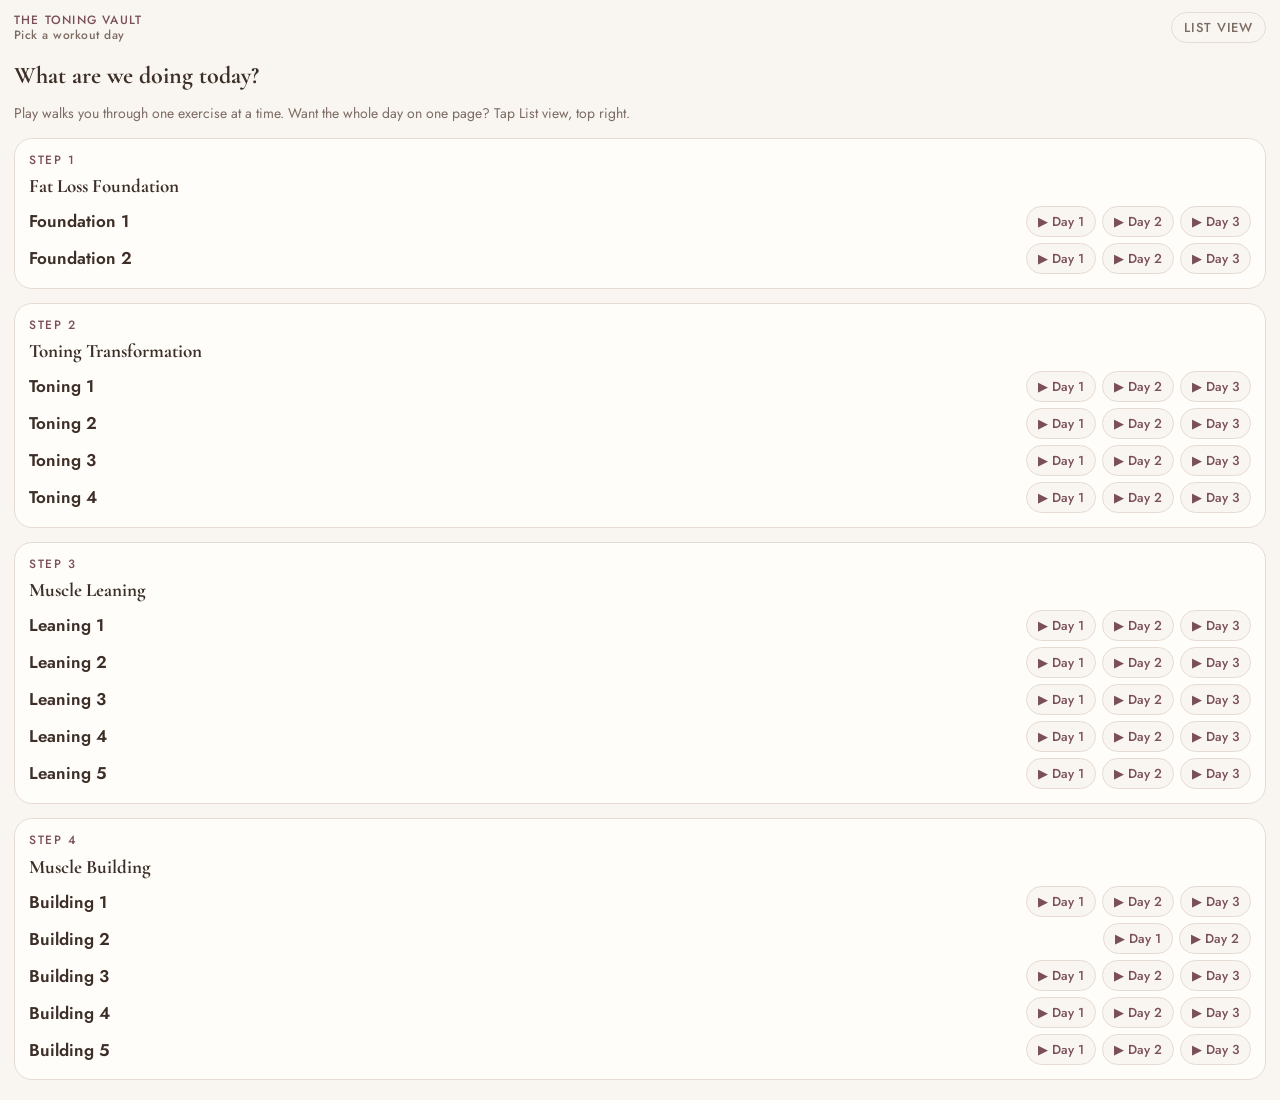
==== play.html @ 12b2b34a "Toning Vault player: workouts, calendar, climb, spices, swaps, journal Co-Authored-By: Claude Fable " ====
<!doctype html>
<meta charset="utf-8">
<base target="_top">
<meta name="viewport" content="width=device-width, initial-scale=1, viewport-fit=cover">
<title>Play · The Toning Vault</title>
<link rel="manifest" href="manifest.json">
<meta name="theme-color" content="#7a4f5a">
<meta name="apple-mobile-web-app-capable" content="yes">
<meta name="apple-mobile-web-app-title" content="Toning Vault">
<link rel="apple-touch-icon" href="icons/icon-180.png">
<link rel="preconnect" href="https://fonts.googleapis.com">
<link rel="stylesheet" href="https://fonts.googleapis.com/css2?family=Cormorant+Garamond:wght@600;700&family=Jost:wght@400;500;600&display=swap">
<link rel="stylesheet" href="vault.css">
<style>
/* Guided play: one exercise at a time, one big button. Walks every round of every circuit, starts the rest
   timer itself, saves the same ticks as the list view, remembers weights. Link: play.html#tt-1-d2 */
html,body{height:100%}
body{display:flex;flex-direction:column;padding:env(safe-area-inset-top,0) max(14px,env(safe-area-inset-right,0)) max(14px,env(safe-area-inset-bottom,0)) max(14px,env(safe-area-inset-left,0))}
.top{display:flex;align-items:center;justify-content:space-between;gap:10px;padding:12px 0 8px}
.top .where{font:500 12px/1.2 var(--body);letter-spacing:.1em;text-transform:uppercase;color:var(--brand)}
.top .where small{display:block;color:var(--muted);letter-spacing:.04em;font-size:12px;text-transform:none}
.top a{font:500 13px/1 var(--body);letter-spacing:.06em;text-transform:uppercase;color:var(--muted);text-decoration:none;border:1px solid var(--line);border-radius:999px;padding:8px 12px;white-space:nowrap}
.dots{display:flex;gap:3px;margin-bottom:12px}
.dots i{flex:1;height:5px;border-radius:3px;background:var(--line)}
.dots i.done{background:var(--gold)}.dots i.now{background:var(--brand)}
main{flex:1;display:flex;flex-direction:column;gap:12px;min-height:0}
main .row{margin-top:auto}
.card{border-radius:22px}
h1.ex{margin:0;font:600 clamp(22px,6.5vw,30px)/1.15 var(--body);display:flex;gap:10px;align-items:flex-start}
.sub{font-size:14px;color:var(--muted)}
.wt{display:flex;align-items:center;gap:8px;font-size:15px;color:var(--muted)}
.wt input{width:84px;text-align:center;font-weight:600;color:var(--ink);font-size:17px}
.links{display:flex;gap:14px;flex-wrap:wrap;align-items:center}
.links button,.links a{background:none;border:0;padding:6px 0;font-weight:600;color:var(--brand);text-decoration:none}
.go{border-radius:16px;padding:20px;font-size:21px}
.row{display:flex;gap:8px}
.row .back{flex:0 0 auto;border:1px solid var(--line);background:var(--card);border-radius:16px;padding:0 16px;font:600 14px/1 var(--body);letter-spacing:.06em;text-transform:uppercase}
.row .go{flex:1}
.hold{display:flex;align-items:center;gap:12px;background:var(--ink);color:var(--bg);border-radius:14px;padding:12px 14px}
.hold .t{font:700 44px/1 var(--body);font-variant-numeric:tabular-nums;min-width:2.2ch}
.hold button{border:1px solid currentColor;background:transparent;color:inherit;border-radius:12px;padding:10px 14px;font-weight:600;margin-left:auto}
.restcard{flex:1;background:var(--brand);color:#fff;border-radius:22px;display:flex;flex-direction:column;align-items:center;justify-content:center;gap:10px;padding:20px;text-align:center;position:relative;overflow:hidden}
.restcard .big{font:700 clamp(90px,30vw,150px)/1 var(--body);font-variant-numeric:tabular-nums}
.restcard .lbl{font:700 26px/1.2 var(--display)}
.restcard .subl{opacity:.85;font-size:16px}
.restcard .next{margin-top:8px;background:rgba(255,255,255,.15);border-radius:14px;padding:10px 14px;font-size:15px}
.restcard .next b{display:block;font:600 18px/1.2 var(--body)}
.restcard .btns{display:flex;gap:10px;margin-top:10px}
.restcard .btns button{border:2px solid #fff;background:transparent;color:#fff;border-radius:14px;padding:14px 18px;font:600 17px/1 var(--body)}
.bar{position:absolute;left:0;top:0;height:6px;background:var(--gold);transition:width 1s linear}
.donecard{flex:1;background:var(--done-soft);border:1px solid var(--done);border-radius:22px;display:flex;flex-direction:column;justify-content:center;gap:10px;padding:24px;text-align:center}
.donecard h2{font-size:36px;color:var(--done)}
.intro{flex:1;display:flex;flex-direction:column;gap:12px;justify-content:center}
.intro h2{font-size:34px}
.intro .opt{display:flex;align-items:center;justify-content:space-between;gap:10px;background:var(--card);border:1px solid var(--line);border-radius:14px;padding:12px 14px}
.intro .change{font:500 13px/1 var(--body);letter-spacing:.06em;text-transform:uppercase;color:var(--brand);text-decoration:none}
.picker{display:flex;flex-direction:column;gap:14px;padding-bottom:20px}
.picker .grp{background:var(--card);border:1px solid var(--line);border-radius:18px;padding:14px;display:flex;flex-direction:column;gap:8px}
.picker .ws{display:flex;flex-direction:column;gap:6px}
.picker .w{display:flex;justify-content:space-between;align-items:center;gap:8px}
.picker .w b{font-weight:600}
.picker .days{display:flex;gap:6px}
.picker .days a{text-decoration:none;color:var(--brand);border:1px solid var(--line);border-radius:999px;padding:8px 11px;font:500 13px/1 var(--body);background:var(--bg)}
.spice{background:var(--gold-soft);border:1px solid var(--gold);border-radius:14px;padding:10px 12px;font-size:14px}
</style>
<header class="top">
  <div class="where" id="where">The Toning Vault</div>
  <a id="listLink" href="index.html#all">List view</a>
</header>
<div class="dots" id="dots"></div>
<main id="main"></main>

<script src="vault.js"></script>
<script>
let D=null, P=null, W=null, DAYX=null, steps=[], at=-1, rest=null, timer=null, hold=null, openVid=false;
const place=()=>(climb()||store.get('vault:setup',{})).place||'gym';
const setPlace=v=>{const c=climb();if(c){c.place=v;setClimb(c)}else{const o=store.get('vault:setup',{});o.place=v;store.set('vault:setup',o)}};
const key=()=>`vault:day:${DAYX.id}`;
const shown=e=>shownEx(D,DAYX.id,e,place());

// Steps: for every circuit, round by round. An exercise with its own rest gets a rest step after it
// (the PDFs put the rest on the last exercise of a circuit). Exercises with fewer sets drop out of later rounds.
function buildSteps(){
  steps=[];
  DAYX.blocks.forEach(b=>{
    const rounds=Math.max(...b.exercises.map(e=>e.sets||1));
    for(let r=0;r<rounds;r++){
      const inRound=b.exercises.filter(e=>(e.sets||1)>r);
      inRound.forEach((e,i)=>{
        steps.push({kind:'ex',e,round:r,rounds,block:b,last:i===inRound.length-1});
        if(e.restSeconds>0) steps.push({kind:'rest',sec:e.restSeconds,block:b,round:r,rounds,active:!!e.activeRest});
      });
    }
  });
  if(steps.length&&steps[steps.length-1].kind==='rest') steps.pop();
}
function beep(){
  try{const c=new (window.AudioContext||window.webkitAudioContext)();const o=c.createOscillator(),g=c.createGain();o.connect(g);g.connect(c.destination);
    o.frequency.value=880;g.gain.value=.25;o.start();o.stop(c.currentTime+.18);
    const o2=c.createOscillator();o2.connect(g);o2.frequency.value=1175;o2.start(c.currentTime+.22);o2.stop(c.currentTime+.45)}catch(e){}
  try{navigator.vibrate&&navigator.vibrate([150,80,150])}catch(e){}
}
function startTimer(kind,sec){
  stopTimer();const ends=Date.now()+sec*1000;
  const t={kind,ends,total:sec,left:sec};if(kind==='rest')rest=t;else hold=t;
  timer=setInterval(()=>{t.left=Math.ceil((t.ends-Date.now())/1000);
    if(t.left<=0){stopTimer();beep();if(kind==='rest')next();else{hold={done:true};render()}}else tick(t)},250);
  render();
}
function stopTimer(){clearInterval(timer);timer=null;rest=null;hold=null}
function tick(t){const el=$('#tnum'),b=$('#tbar');if(el)el.textContent=t.left;if(b)b.style.width=(100*(t.total-t.left)/t.total)+'%'}
function tickSet(e,round,on){const s=store.get(key(),{ticks:{}});const a=s.ticks[e.code]||[];a[round]=on;s.ticks[e.code]=a;store.set(key(),s)}
function saveWt(){const i=$('#wt');if(i&&i.value!=='')saveWeight(i.dataset.wt,+i.value)}

function next(){
  saveWt();stopTimer();openVid=false;
  const cur=steps[at];
  if(cur&&cur.kind==='ex')tickSet(cur.e,cur.round,true);
  at++;
  if(at>=steps.length){finish();return}
  if(steps[at].kind==='rest'){startTimer('rest',steps[at].sec);return}
  render();window.scrollTo(0,0);
}
function back(){stopTimer();openVid=false;if(at>0){at--;if(steps[at].kind==='rest')at--;if(steps[at]&&steps[at].kind==='ex')tickSet(steps[at].e,steps[at].round,false)}render()}
function finish(){
  const s=store.get(key(),{ticks:{}});s.finished=Date.now();store.set(key(),s);
  logDone(DAYX,W,P);
  at=steps.length;render();
}
function spiceToday(){const s=store.get('vault:spice',null);return s&&s.d===TODAY?s:null}

function render(){
  $('#listLink').href=`index.html#${DAYX.id}`;
  const exSteps=steps.filter(s=>s.kind==='ex');
  const doneCount=steps.slice(0,Math.max(at,0)).filter(s=>s.kind==='ex').length;
  $('#dots').innerHTML=exSteps.map((s,i)=>`<i class="${i<doneCount?'done':i===doneCount&&at<steps.length?'now':''}"></i>`).join('');
  const m=$('#main');
  const pl=place();
  if(at<0){
    const sp=spiceToday();
    $('#where').innerHTML=`Step ${P.step} · ${esc(P.name)}<small>${esc(W.name)}</small>`;
    m.innerHTML=`<div class="intro"><span class="eyebrow">${esc(W.name)}</span><h2>Day ${DAYX.day}</h2>
      <p class="note">${DAYX.n} exercises, ${DAYX.blocks.length} circuit${DAYX.blocks.length>1?'s':''}, about ${DAYX.minutes} minutes. ${esc(P.reps)}. I'll tell you what's next and start the rest timer for you.</p>
      <div class="chips">${DAYX.blocks.map(b=>`<span class="chip">${esc(b.label)}: ${b.exercises.map(e=>e.code).join(' → ')}</span>`).join('')}</div>
      <div class="opt"><span><b>Where are you?</b><br><small class="note">Home swaps in the home version of each move.</small></span><span class="seg"><button data-place="gym" aria-pressed="${pl==='gym'}">Gym</button><button data-place="home" aria-pressed="${pl==='home'}">Home</button></span></div>
      ${sp?`<div class="spice"><b>Today's spice: ${esc(sp.name)}.</b> ${esc(sp.how)} <a href="spice.html" style="color:inherit">Change</a></div>`:''}
      <button class="go" id="start">Start</button><a class="change" href="play.html">Pick a different workout</a></div>`;
    return;
  }
  if(at>=steps.length){
    $('#where').innerHTML=`Step ${P.step} · ${esc(P.name)}<small>${esc(W.name)}</small>`;
    const n=doneInWeek(monday(new Date())).length;
    const nx=W.days.find(x=>x.day===DAYX.day+1);
    m.innerHTML=`<div class="donecard"><h2>Day ${DAYX.day} done</h2><p>Nice work. Drink some water. ${nx?`Next time it's Day ${nx.day}.`:'That was the last day of this workout. Next time, back to Day 1.'}</p><p><b>${n}</b> workout${n===1?'':'s'} this week.</p>
      <a class="go" style="display:block;text-decoration:none;text-align:center" href="week.html">See the week</a><a class="go quiet" style="display:block;text-decoration:none;text-align:center" href="start.html">Home</a></div>`;
    return;
  }
  const s=steps[at];
  if(s.kind==='rest'){
    const nx=steps[at+1];const ne=nx&&nx.kind==='ex'?shown(nx.e):null;
    $('#where').innerHTML=`${s.active?'Active rest':'Rest'}<small>${s.block.label} · round ${s.round+1} of ${s.rounds}</small>`;
    m.innerHTML=`<div class="restcard"><div class="bar" id="tbar" style="width:${rest?100*(rest.total-rest.left)/rest.total:0}%"></div>
      <div class="big" id="tnum">${rest?rest.left:s.sec}</div><div class="lbl">${s.active?'Active rest':'Rest'}</div><div class="subl">${s.active?'Keep moving, easy pace.':'Breathe. Shake it out.'}</div>
      ${ne?`<div class="next">Next up<b>${esc(ne.code)} · ${esc(ne.name)}</b>${nx.round===s.round?`round ${nx.round+1}`:`round ${nx.round+1} of ${nx.rounds}`}</div>`:''}
      <div class="btns"><button id="plus">+15s</button><button id="skip">Skip rest</button></div></div>`;
    return;
  }
  const e=shown(s.e);const hs=holdSeconds(e);
  const idx=exSteps.indexOf(s);
  $('#where').innerHTML=`${esc(s.block.label)} · round ${s.round+1} of ${s.rounds}<small>${idx+1} of ${exSteps.length} · ${esc(W.name)} Day ${DAYX.day}</small>`;
  const vidBtn=e.video?(EMBED_OK?`<button data-embed="${esc(e.video)}">${openVid===e.video?'✕ Close demo':'▶ Watch demo'}</button>`:`<a href="https://www.youtube.com/watch?v=${esc(e.video)}" target="_blank" rel="noopener">▶ Watch demo</a>`):'';
  const holdUI=hs?(hold&&!hold.done?`<div class="hold"><div class="t" id="tnum">${hold.left}</div><div>Hold the hardest point</div><button id="stopHold">Stop</button></div>`
    :`<button class="go quiet" id="startHold" style="padding:14px;font-size:17px">⏱ ${hold&&hold.done?'Hold done · again?':`Start ${hs}s hold`}</button>`):'';
  const lw=lastWeight(e.video||e.name);
  const sp=special(e);
  m.innerHTML=`<div class="card">${picHTML(D,e,false)}${openVid&&EMBED_OK?`<div class="embed"><iframe src="https://www.youtube-nocookie.com/embed/${esc(openVid)}?rel=0&modestbranding=1&playsinline=1&autoplay=1" allow="autoplay; encrypted-media; picture-in-picture" allowfullscreen></iframe></div>`:''}
    <h1 class="ex"><span class="code ${e.swapped?'swap':''}">${esc(e.code)}</span><span>${esc(e.name)}</span></h1>
    ${e.swapped?`<div class="sub">Swapped in for ${esc(e.orig)}</div>`:e.gymName?`<div class="sub">At the gym: ${esc(e.gymName)}</div>`:''}
    <div class="chips">${e.reps?`<span class="chip hot">${esc(e.reps)} reps</span>`:''}${e.sets>1?`<span class="chip">set ${s.round+1} of ${e.sets}</span>`:''}${e.tempo?`<span class="chip">tempo ${esc(e.tempo)}</span>`:''}${e.restSeconds?`<span class="chip">then rest ${e.restSeconds}s</span>`:''}</div>
    ${e.tempo?`<div class="sub">${esc(TEMPO_WORDS(e.tempo))}, in seconds</div>`:''}
    ${sp?`<p class="note">${esc(sp)}</p>`:''}
    ${holdUI}
    <label class="wt">Weight <input id="wt" type="number" inputmode="decimal" step="0.5" min="0" data-wt="${esc(e.video||e.name)}" value="${lw&&lw.d===TODAY?lw.w:''}" placeholder="${lw?'last '+lw.w:'lb'}"> lb${lw&&lw.d!==TODAY?`<span class="sub">last time ${lw.w}</span>`:''}</label>
    <div class="links">${vidBtn}<button data-swap="1">⇄ ${e.swapped?'Swapped · change':'Swap'}</button></div></div>
    <div class="row">${at>0?'<button class="back" id="back">Back</button>':''}<button class="go" id="done">${steps[at+1]&&steps[at+1].kind==='rest'?'Done · start rest':(at===steps.length-1?'Done · finish':'Done · next')}</button></div>`;
}

document.addEventListener('click',e=>{
  const b=e.target.closest('button,a');if(!b)return;
  if(b.id==='start'){store.set(key(),{ticks:{}});at=0;render();return}
  if(b.id==='done'){next();return}
  if(b.id==='back'){back();return}
  if(b.id==='skip'){next();return}
  if(b.id==='plus'&&rest){rest.ends+=15000;rest.total+=15;return}
  if(b.id==='startHold'){startTimer('hold',holdSeconds(shown(steps[at].e)));return}
  if(b.id==='stopHold'){stopTimer();render();return}
  if(b.dataset.place){setPlace(b.dataset.place);reload();return}
  if(b.dataset.embed){openVid=openVid===b.dataset.embed?false:b.dataset.embed;render();return}
  if(b.dataset.swap){saveWt();openSwap(D,DAYX.id,shown(steps[at].e),place(),render);return}
});
document.addEventListener('visibilitychange',()=>{if(!document.hidden&&(rest||hold))render()});

function reload(){
  const id=decodeURIComponent(location.hash.replace(/^#/,'')).toLowerCase();
  const x=dayPlaced(D,id,place());
  if(!x){renderPicker();return}
  P=x.phase;W=x.workout;DAYX=x.day;buildSteps();render();
}
load().then(d=>{D=d;reload()});

function renderPicker(){
  $('#where').innerHTML=`The Toning Vault<small>Pick a workout day</small>`;
  $('#listLink').href='index.html#all';$('#dots').innerHTML='';
  const pl=place();
  $('#main').innerHTML=`<div class="picker"><h2>What are we doing today?</h2>
    <p class="note">Play walks you through one exercise at a time. Want the whole day on one page? Tap List view, top right.</p>
    ${D.phases.map(p=>`<div class="grp"><span class="eyebrow">Step ${p.step}</span><h3>${esc(p.name)}</h3><div class="ws">${p.workouts.filter(w=>!w.home).map(w=>{const pw=placed(D,w,pl);return `<div class="w"><b>${esc(w.name)}</b><span class="days">${pw.days.map(d=>`<a href="play.html#${esc(d.id)}">▶ Day ${d.day}</a>`).join('')}</span></div>`}).join('')}</div></div>`).join('')}
  </div>`;
}
window.addEventListener('hashchange',()=>location.reload());
</script>
---- vault.css ----
/* The Toning Vault player. Off-white, mauve, a little gold. Cormorant Garamond for headings, Jost for text,
   matching the sales page. One phone column everywhere. */
:root{
  --bg:#f9f6f1; --card:#fffdf9; --ink:#3d2f28; --muted:#7c6b63; --line:#e6dbd3;
  --brand:#7a4f5a; --brand-soft:#f0e4e7; --gold:#c9a96e; --gold-soft:#f3ead8; --rose:#c4957e;
  --accent:#7a4f5a; --accent-ink:#ffffff; --done:#8f7a3a; --done-soft:#f3ead8;
  --display:"Cormorant Garamond",Georgia,"Times New Roman",serif;
  --body:"Jost","Helvetica Neue",Arial,sans-serif;
}
@media (prefers-color-scheme: dark){:root:not([data-theme="light"]){
  --bg:#1f1719; --card:#2a1f22; --ink:#f4ede8; --muted:#c2b3ad; --line:#453539;
  --brand:#d9a3b0; --brand-soft:#3b2a30; --gold:#d9bc82; --gold-soft:#3b3222; --rose:#d9ab96;
  --accent:#d9a3b0; --accent-ink:#1f1719; --done:#d9bc82; --done-soft:#3b3222; color-scheme:dark}}
:root[data-theme="dark"]{
  --bg:#1f1719; --card:#2a1f22; --ink:#f4ede8; --muted:#c2b3ad; --line:#453539;
  --brand:#d9a3b0; --brand-soft:#3b2a30; --gold:#d9bc82; --gold-soft:#3b3222; --rose:#d9ab96;
  --accent:#d9a3b0; --accent-ink:#1f1719; --done:#d9bc82; --done-soft:#3b3222; color-scheme:dark}
*{box-sizing:border-box}
body{margin:0;background:var(--bg);color:var(--ink);font:400 17px/1.45 var(--body);padding:0 16px 70px;
  padding-left:max(16px,env(safe-area-inset-left,0px));padding-right:max(16px,env(safe-area-inset-right,0px))}
.wrap{max-width:560px;margin:0 auto;display:flex;flex-direction:column;gap:14px}
header.page{padding-top:14px;display:flex;flex-direction:column;gap:6px}
a.back{font:500 13px/1 var(--body);letter-spacing:.08em;text-transform:uppercase;color:var(--brand);text-decoration:none;display:inline-block}
.eyebrow{font:500 12px/1.2 var(--body);letter-spacing:.14em;text-transform:uppercase;color:var(--brand)}
h1{font:700 clamp(32px,9vw,44px)/1.02 var(--display);margin:0;letter-spacing:-.005em}
h2{font:700 24px/1.1 var(--display);margin:0}
h3{font:700 19px/1.2 var(--display);margin:0}
.lead{margin:0;color:var(--muted)}
p{margin:0}
button{font:inherit;color:inherit;cursor:pointer}
button:focus-visible,a:focus-visible{outline:3px solid var(--gold);outline-offset:2px}
.card{background:var(--card);border:1px solid var(--line);border-radius:18px;padding:14px 16px;display:flex;flex-direction:column;gap:8px}
.card p{color:var(--muted);font-size:15px}
.card p b{color:var(--ink)}
.card.soft{background:var(--brand-soft);border-color:var(--brand)}
.card.gold{background:var(--gold-soft);border-color:var(--gold)}
.go{display:block;text-align:center;background:var(--accent);color:var(--accent-ink);text-decoration:none;border:0;border-radius:16px;padding:18px;font:600 19px/1.1 var(--body);width:100%}
.go.quiet{background:var(--card);color:var(--ink);border:1px solid var(--line)}
.go.gold{background:var(--gold);color:#2b2118}
.go small{display:block;font:400 14px/1.3 var(--body);opacity:.85;margin-top:3px}
.ways{display:flex;flex-direction:column;gap:8px}
.way{display:grid;grid-template-columns:44px 1fr auto;gap:12px;align-items:center;background:var(--card);border:1px solid var(--line);border-radius:16px;padding:12px 14px;text-decoration:none;color:inherit}
.way .ic{width:44px;height:44px;border-radius:12px;background:var(--brand);color:#fff;display:grid;place-items:center;font:700 22px/1 var(--display)}
.way .ic.gold{background:var(--gold);color:#2b2118}
.way b{display:block;font:600 17px/1.2 var(--body)}
.way small{color:var(--muted);font-size:14px}
.way .tick{color:var(--done);font-weight:600;font-size:14px}
h2.also{margin:8px 0 -6px;font:500 12px/1.2 var(--body);letter-spacing:.14em;text-transform:uppercase;color:var(--muted)}
.chips{display:flex;flex-wrap:wrap;gap:6px}
.chip{font:500 14px/1 var(--body);background:var(--bg);border:1px solid var(--line);border-radius:8px;padding:7px 9px;font-variant-numeric:tabular-nums}
.chip.hot{background:var(--brand-soft);border-color:var(--brand);color:var(--brand);font-weight:600}
.chip.gold{background:var(--gold-soft);border-color:var(--gold)}
.seg{display:inline-flex;border:1px solid var(--line);border-radius:999px;overflow:hidden;background:var(--card)}
.seg button{border:0;background:transparent;color:var(--ink);padding:10px 16px;font:600 14px/1 var(--body);letter-spacing:.02em}
.seg button[aria-pressed="true"]{background:var(--brand);color:#fff}
.pill{font:500 13px/1 var(--body);letter-spacing:.06em;text-transform:uppercase;color:var(--brand);text-decoration:none;border:1px solid var(--line);background:var(--card);border-radius:999px;padding:9px 13px;display:inline-flex;gap:6px;align-items:center}
.pill.play{background:var(--accent);color:var(--accent-ink);border-color:var(--accent)}
.toolrow{display:flex;gap:8px;align-items:center;flex-wrap:wrap}
.star{color:var(--gold)}
.note{font-size:14px;color:var(--muted)}
input[type="number"],input[type="text"],textarea{font:inherit;color:inherit;background:var(--bg);border:1px solid var(--line);border-radius:10px;padding:9px 10px}
textarea{width:100%;min-height:72px;resize:vertical}
.err{background:var(--brand-soft);border-radius:14px;padding:14px}
/* step-by-step walkthrough shared pieces */
.embed{aspect-ratio:16/9;border-radius:12px;overflow:hidden;background:#000}
.embed iframe{width:100%;height:100%;border:0}
.demo{font-weight:600;font-size:14px;color:var(--brand);text-decoration:none;display:inline-flex;align-items:center;gap:6px;border:0;background:none;padding:6px 0}
.photo{width:100%;aspect-ratio:450/252;object-fit:cover;border-radius:12px;background:var(--brand-soft);display:block}
.code{display:inline-block;font:600 13px/1 var(--body);color:#fff;background:var(--brand);border-radius:6px;padding:5px 7px;margin-right:8px;letter-spacing:.04em;vertical-align:3px}
.code.swap{background:var(--gold);color:#2b2118}
/* sheet (swap picker) */
.sheet-bg{position:fixed;inset:0;background:rgba(40,25,30,.45);z-index:20;display:flex;align-items:flex-end;justify-content:center}
.sheet{background:var(--card);color:var(--ink);width:100%;max-width:560px;max-height:88vh;overflow:auto;border-radius:22px 22px 0 0;padding:16px 16px 30px;display:flex;flex-direction:column;gap:10px}
.sheet h2{font-size:26px}
.sheet .opt{display:grid;grid-template-columns:76px 1fr;gap:10px;align-items:center;border:1px solid var(--line);border-radius:14px;padding:8px 10px;background:var(--bg);text-align:left;width:100%}
.sheet .opt img{width:76px;aspect-ratio:450/252;object-fit:cover;border-radius:8px;background:var(--brand-soft)}
.sheet .opt b{display:block;font:600 16px/1.2 var(--body)}
.sheet .opt small{color:var(--muted);font-size:13px}
.sheet .opt.text{grid-template-columns:1fr}
.sheet .x{align-self:flex-end;border:1px solid var(--line);background:var(--card);border-radius:999px;padding:8px 14px;font-weight:600}
/* week grid */
.wk{display:grid;grid-template-columns:repeat(7,1fr);gap:5px}
.wk a,.wk div{display:flex;flex-direction:column;align-items:center;gap:4px;text-decoration:none;color:inherit;background:var(--card);border:1px solid var(--line);border-radius:12px;padding:8px 2px;min-height:86px;text-align:center}
.wk .d{font:500 11px/1 var(--body);letter-spacing:.08em;text-transform:uppercase;color:var(--muted)}
.wk .n{font:700 20px/1 var(--display)}
.wk .w{font:500 11px/1.15 var(--body);color:var(--brand)}
.wk .w.cardio{color:var(--rose)}
.wk .w.rest{color:var(--muted)}
.wk .today{border-color:var(--brand);box-shadow:inset 0 0 0 1px var(--brand)}
.wk .done{background:var(--done-soft);border-color:var(--done)}
.wk .done .n::after{content:" ✓";color:var(--done);font-size:14px}
/* ladder */
.ladder{display:flex;flex-direction:column;gap:8px}
.rung{display:grid;grid-template-columns:40px 1fr;gap:12px;align-items:start;background:var(--card);border:1px solid var(--line);border-radius:16px;padding:12px 14px;text-decoration:none;color:inherit}
.rung .num{font:700 30px/1 var(--display);color:var(--line)}
.rung.now{border-color:var(--brand);background:var(--brand-soft)}
.rung.now .num{color:var(--brand)}
.rung.past .num{color:var(--gold)}
.rung b{display:block;font:600 17px/1.2 var(--body)}
.rung small{color:var(--muted);font-size:14px;display:block}
.rung .wks{display:flex;gap:6px;margin-top:8px}
.rung .wks span{flex:1;height:26px;border-radius:7px;border:1px solid var(--line);display:grid;place-items:center;font:500 12px/1 var(--body);color:var(--muted)}
.rung .wks span.on{background:var(--gold);border-color:var(--gold);color:#2b2118;font-weight:600}
.rung .wks span.part{background:var(--gold-soft);border-color:var(--gold)}
.rung .wks span.cur{box-shadow:inset 0 0 0 2px var(--brand)}
/* checklist */
.ck{display:flex;flex-direction:column;gap:6px}
.ck label{display:flex;gap:12px;align-items:flex-start;background:var(--card);border:1px solid var(--line);border-radius:12px;padding:11px 12px;font-size:15px}
.ck input{width:22px;height:22px;flex:none;accent-color:var(--brand);margin-top:1px}
.ck label.on{background:var(--done-soft);border-color:var(--done)}
@media (prefers-reduced-motion:reduce){*{transition:none !important}}
.pair{display:grid;grid-template-columns:1fr 1fr;gap:8px}
.pair figure{margin:0;position:relative}
.pair img{width:100%;aspect-ratio:16/10;object-fit:cover;border-radius:12px;background:var(--brand-soft);display:block}
.pair figcaption{position:absolute;left:8px;top:8px;font:500 11px/1 var(--body);letter-spacing:.1em;text-transform:uppercase;background:rgba(61,47,40,.75);color:#fff;padding:5px 7px;border-radius:6px}
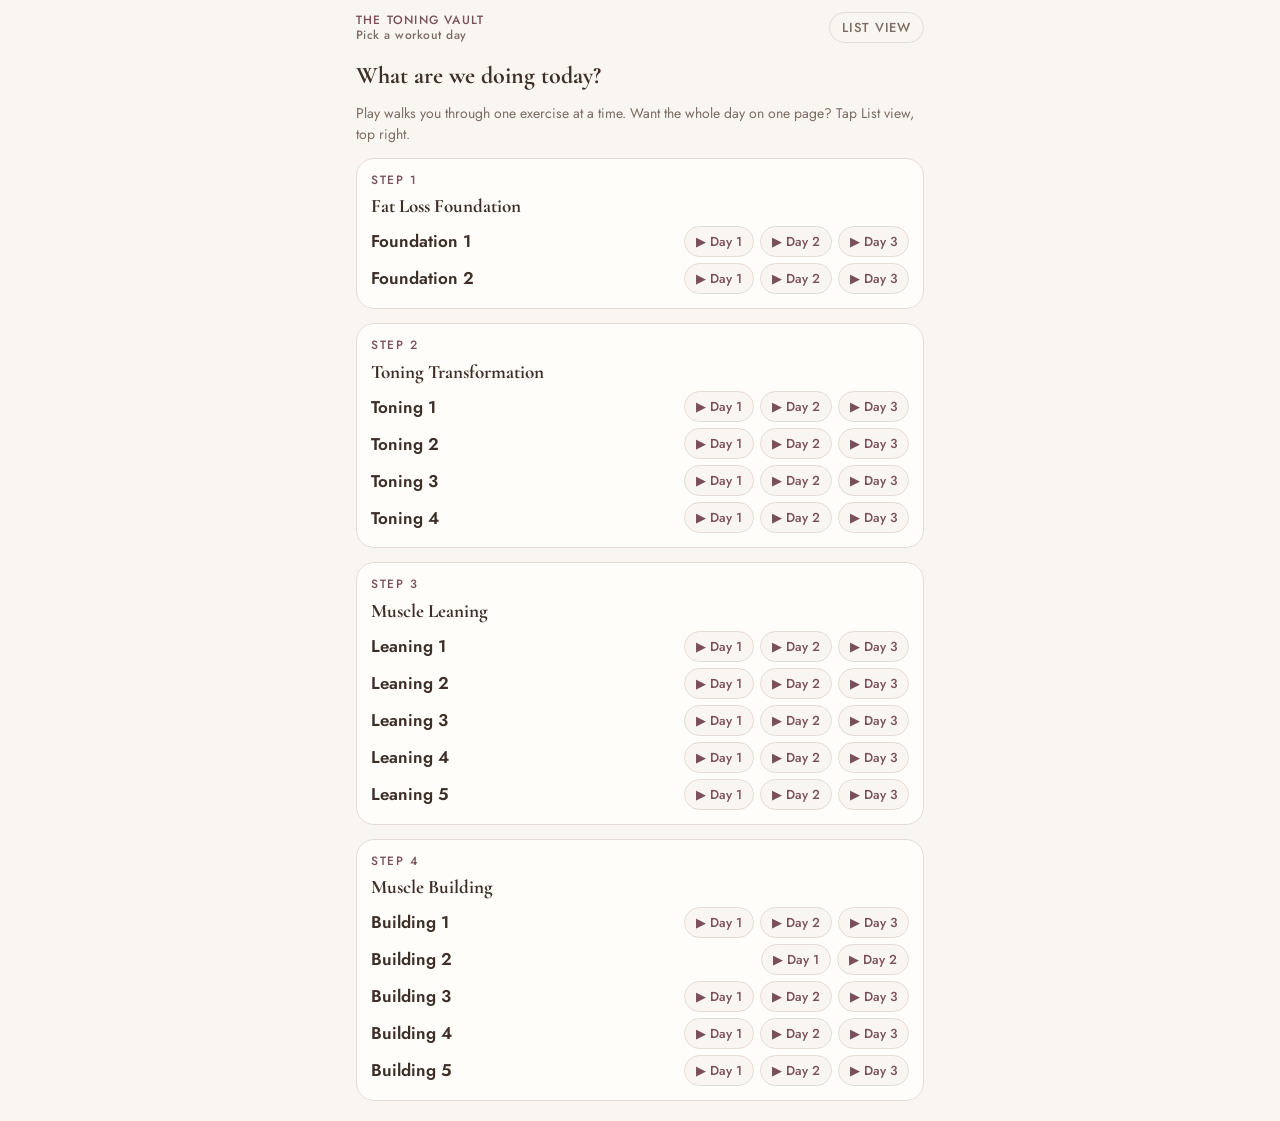
==== commit c542a12b: "Play: phone-width column on big screens Co-Authored-By: Claude Fable 5.1 <noreply@anthropic.com> Cla" ====
--- a/play.html
+++ b/play.html
@@ -16,6 +16,7 @@
    timer itself, saves the same ticks as the list view, remembers weights. Link: play.html#tt-1-d2 */
 html,body{height:100%}
 body{display:flex;flex-direction:column;padding:env(safe-area-inset-top,0) max(14px,env(safe-area-inset-right,0)) max(14px,env(safe-area-inset-bottom,0)) max(14px,env(safe-area-inset-left,0))}
+@media (min-width:640px){body{max-width:600px;margin:0 auto;padding-left:16px;padding-right:16px}}
 .top{display:flex;align-items:center;justify-content:space-between;gap:10px;padding:12px 0 8px}
 .top .where{font:500 12px/1.2 var(--body);letter-spacing:.1em;text-transform:uppercase;color:var(--brand)}
 .top .where small{display:block;color:var(--muted);letter-spacing:.04em;font-size:12px;text-transform:none}
@@ -26,6 +27,8 @@
 main{flex:1;display:flex;flex-direction:column;gap:12px;min-height:0}
 main .row{margin-top:auto}
 .card{border-radius:22px}
+.pair img{max-height:260px}
+.photo{max-height:300px}
 h1.ex{margin:0;font:600 clamp(22px,6.5vw,30px)/1.15 var(--body);display:flex;gap:10px;align-items:flex-start}
 .sub{font-size:14px;color:var(--muted)}
 .wt{display:flex;align-items:center;gap:8px;font-size:15px;color:var(--muted)}
@@ -83,11 +86,12 @@
 function buildSteps(){
   steps=[];
   DAYX.blocks.forEach(b=>{
+    b={...b,exercises:b.exercises.map((e,i)=>spiced(e,i===b.exercises.length-1))};
     const rounds=Math.max(...b.exercises.map(e=>e.sets||1));
     for(let r=0;r<rounds;r++){
       const inRound=b.exercises.filter(e=>(e.sets||1)>r);
       inRound.forEach((e,i)=>{
-        steps.push({kind:'ex',e,round:r,rounds,block:b,last:i===inRound.length-1});
+        steps.push({kind:'ex',e,round:r,rounds,block:b,last:i===inRound.length-1,lastInBlock:e===b.exercises[b.exercises.length-1]});
         if(e.restSeconds>0) steps.push({kind:'rest',sec:e.restSeconds,block:b,round:r,rounds,active:!!e.activeRest});
       });
     }
@@ -127,7 +131,6 @@
   logDone(DAYX,W,P);
   at=steps.length;render();
 }
-function spiceToday(){const s=store.get('vault:spice',null);return s&&s.d===TODAY?s:null}
 
 function render(){
   $('#listLink').href=`index.html#${DAYX.id}`;
@@ -143,7 +146,7 @@
       <p class="note">${DAYX.n} exercises, ${DAYX.blocks.length} circuit${DAYX.blocks.length>1?'s':''}, about ${DAYX.minutes} minutes. ${esc(P.reps)}. I'll tell you what's next and start the rest timer for you.</p>
       <div class="chips">${DAYX.blocks.map(b=>`<span class="chip">${esc(b.label)}: ${b.exercises.map(e=>e.code).join(' → ')}</span>`).join('')}</div>
       <div class="opt"><span><b>Where are you?</b><br><small class="note">Home swaps in the home version of each move.</small></span><span class="seg"><button data-place="gym" aria-pressed="${pl==='gym'}">Gym</button><button data-place="home" aria-pressed="${pl==='home'}">Home</button></span></div>
-      ${sp?`<div class="spice"><b>Today's spice: ${esc(sp.name)}.</b> ${esc(sp.how)} <a href="spice.html" style="color:inherit">Change</a></div>`:''}
+      ${sp?`<div class="spice"><b>Today's spice: ${esc(sp.name)}</b> on ${sp.scope==='all'?'every exercise':'the last exercise of each circuit'}. ${esc(sp.how)} <a href="spice.html" style="color:inherit">Change</a></div>`:''}
       <button class="go" id="start">Start</button><a class="change" href="play.html">Pick a different workout</a></div>`;
     return;
   }
@@ -179,6 +182,7 @@
     <div class="chips">${e.reps?`<span class="chip hot">${esc(e.reps)} reps</span>`:''}${e.sets>1?`<span class="chip">set ${s.round+1} of ${e.sets}</span>`:''}${e.tempo?`<span class="chip">tempo ${esc(e.tempo)}</span>`:''}${e.restSeconds?`<span class="chip">then rest ${e.restSeconds}s</span>`:''}</div>
     ${e.tempo?`<div class="sub">${esc(TEMPO_WORDS(e.tempo))}, in seconds</div>`:''}
     ${sp?`<p class="note">${esc(sp)}</p>`:''}
+    ${spiceBox(e)}
     ${holdUI}
     <label class="wt">Weight <input id="wt" type="number" inputmode="decimal" step="0.5" min="0" data-wt="${esc(e.video||e.name)}" value="${lw&&lw.d===TODAY?lw.w:''}" placeholder="${lw?'last '+lw.w:'lb'}"> lb${lw&&lw.d!==TODAY?`<span class="sub">last time ${lw.w}</span>`:''}</label>
     <div class="links">${vidBtn}<button data-swap="1">⇄ ${e.swapped?'Swapped · change':'Swap'}</button></div></div>
